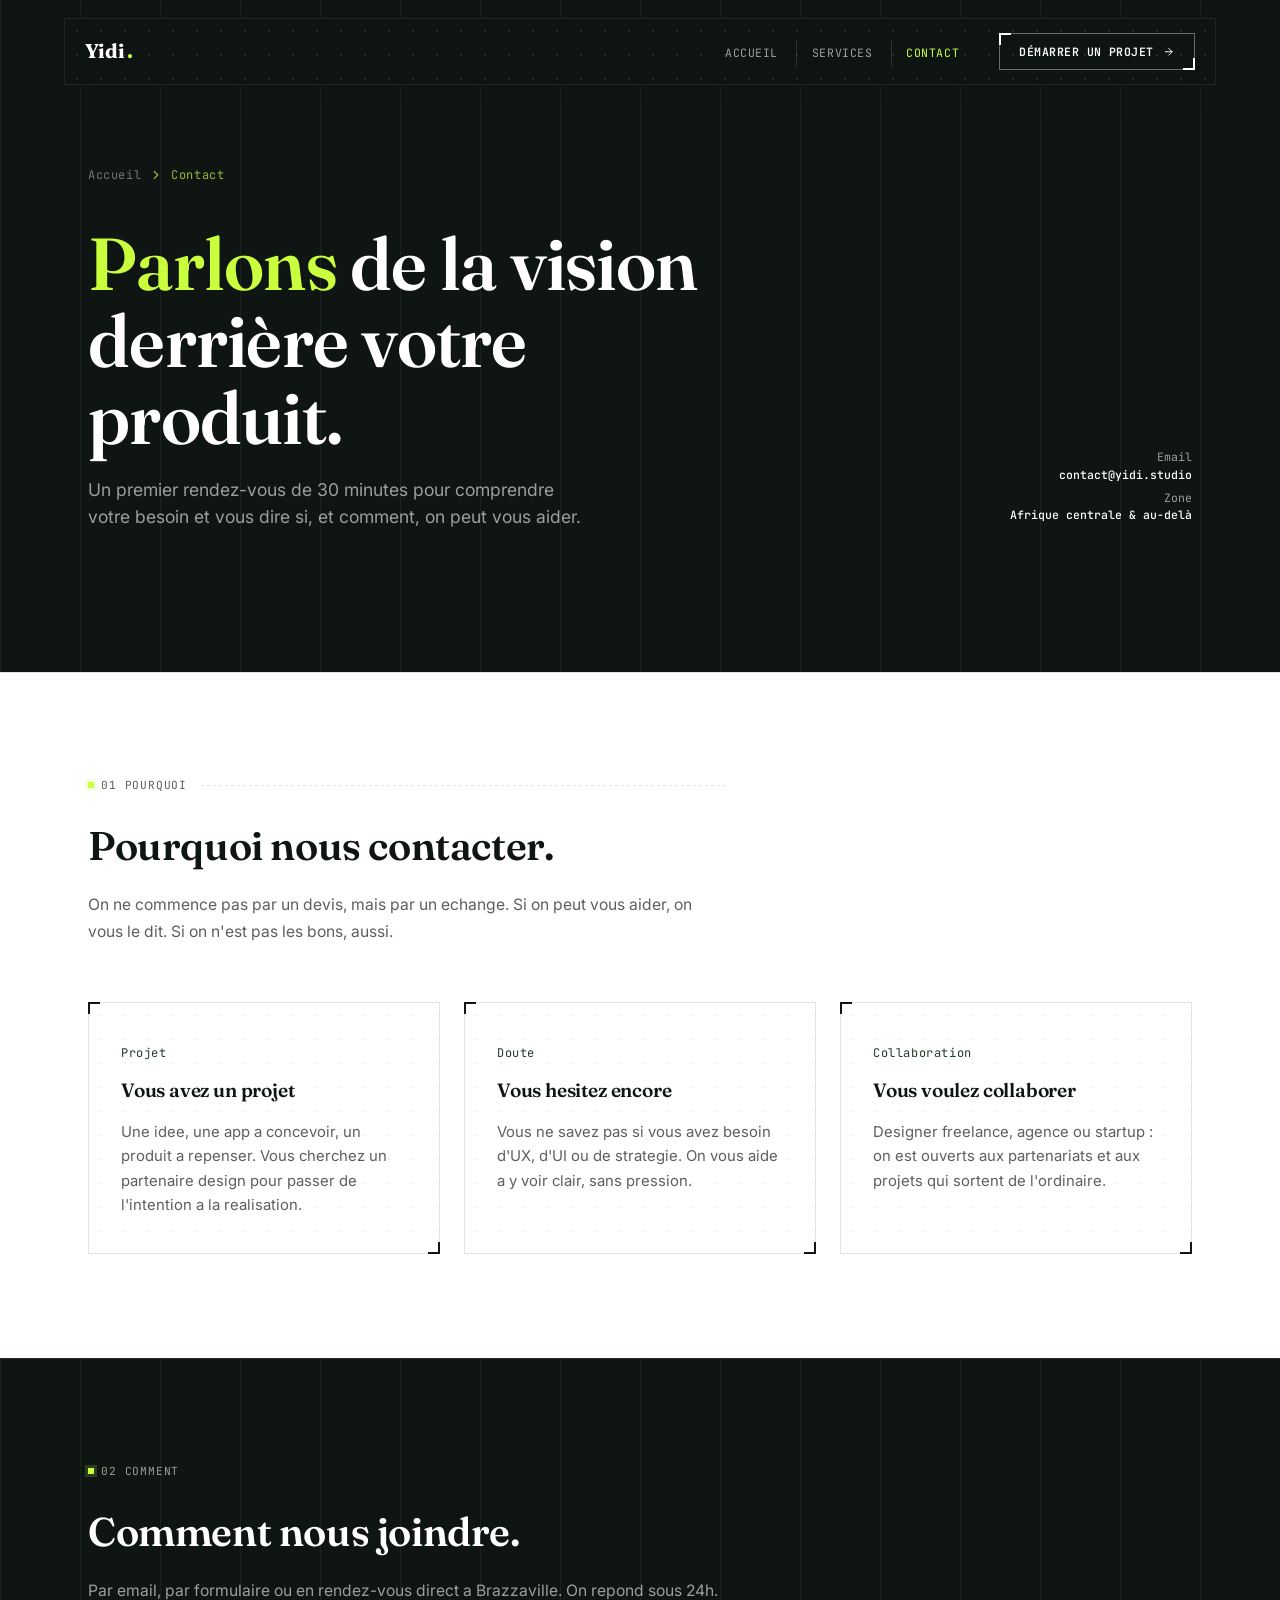
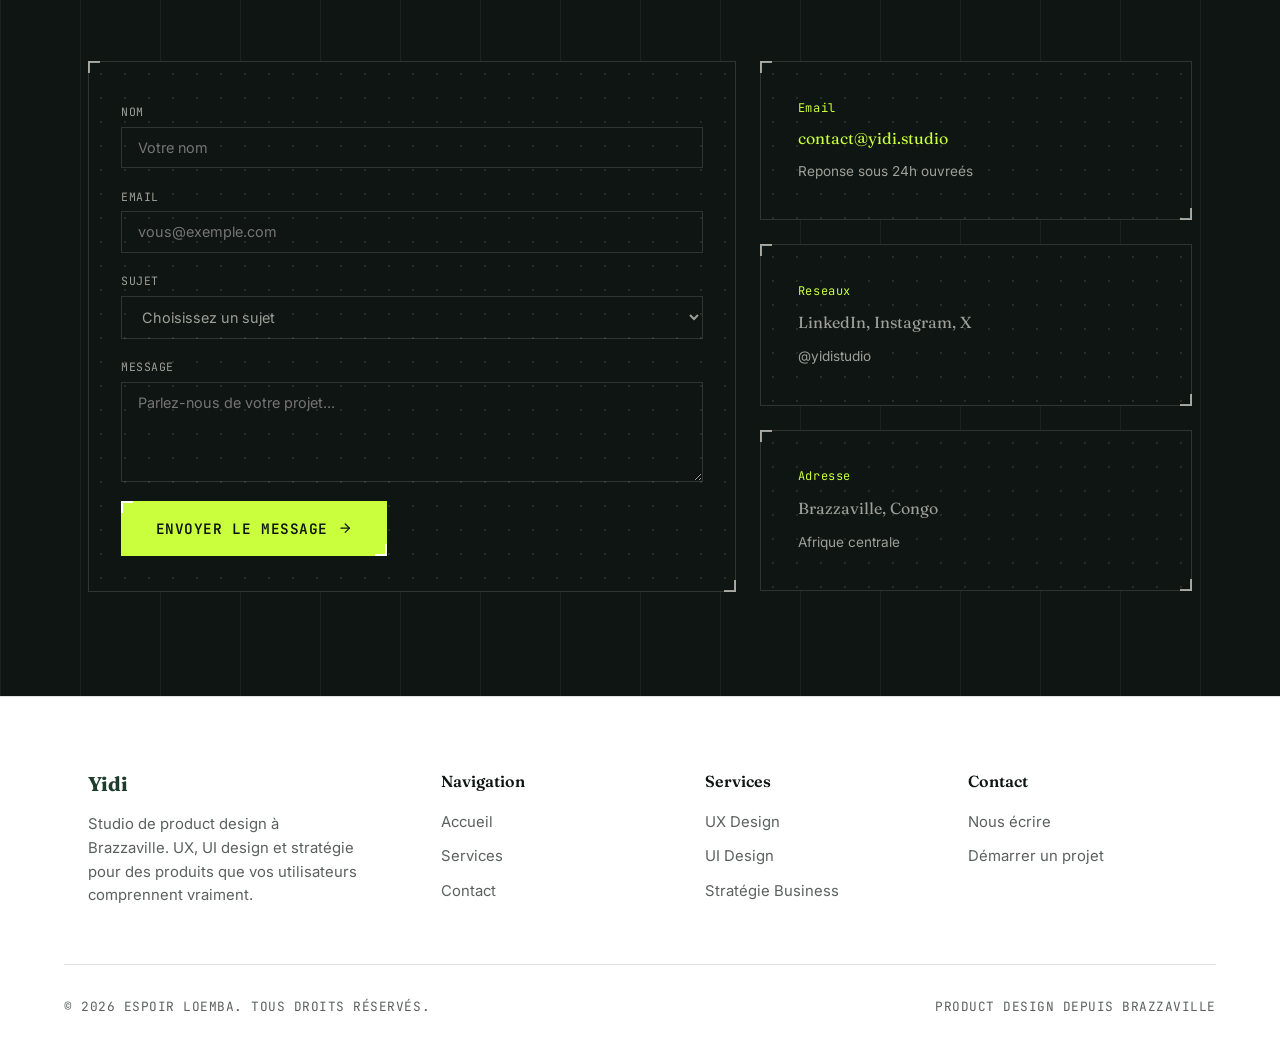
==== contact/index.html @ c4a5f934 "refactor: remove unused classes, extract card--dark, unify titles, consolidate hover" ====
<!DOCTYPE html>
<html lang="fr">

<head>
    <meta charset="UTF-8">
    <meta name="viewport" content="width=device-width, initial-scale=1.0">
    <title>Contact | Yidi Studio de Product Design</title>
    <meta name="description" content="Contactez Yidi Studio à Brazzaville pour vos projets de design produit, UI/UX et design system.">
    <link rel="preconnect" href="https://fonts.googleapis.com">
    <link rel="preconnect" href="https://fonts.gstatic.com" crossorigin>
    <link href="https://fonts.googleapis.com/css2?family=Fraunces:opsz,wght@9..144,400;9..144,500;9..144,600;9..144,700&family=Inter:wght@400;500;600;700&family=JetBrains+Mono:wght@400;500;600&display=swap" rel="stylesheet">
    <link rel="stylesheet" href="../assets/css/style.css">
</head>

<body>

    <header class="header">
        <div class="header__inner">
            <a href="../" class="logo">Yidi<span>.</span></a>
            <a href="#nav" class="nav-burger" aria-label="Menu">
                <span></span><span></span><span></span>
            </a>
            <a href="#" class="nav-close" aria-label="Fermer">
                <svg width="20" height="20" viewBox="0 0 24 24" fill="none" stroke="currentColor" stroke-width="2" stroke-linecap="round">
                    <path d="M18 6L6 18M6 6l12 12" />
                </svg>
            </a>
            <nav id="nav" class="nav" aria-label="Navigation principale">
                <ul class="nav__list">
                    <li><a href="../">Accueil</a></li>
                    <li><a href="../services">Services</a></li>
                    <li><a href="../contact" aria-current="page">Contact</a></li>
                </ul>
                <a href="../contact" class="btn btn--ghost btn--sm frame">Démarrer un projet<span class="btn__arrow"><svg xmlns="http://www.w3.org/2000/svg" width="16" height="16" viewBox="0 0 24 24" fill="none" stroke="currentColor" stroke-width="2" stroke-linecap="round" stroke-linejoin="round"><path d="M5 12h14"/><path d="m12 5 7 7-7 7"/></svg></span></a>
            </nav>
        </div>
    </header>

    <main>
        <section class="herosection herosection--sm">
            <div class="hero__inner">
                <div class="hero__grid">
                    <div class="hero__copy">
                        <span class="hero__crumb"><a href="../">Accueil</a><svg width="14" height="14" viewBox="0 0 24 24" fill="none" stroke="currentColor" stroke-width="2" stroke-linecap="round" stroke-linejoin="round"><path d="M9 18l6-6-6-6"/></svg><span>Contact</span></span>
                        <h1><span class="hero__hl">Parlons</span> de la vision derrière votre produit.</h1>
                        <p class="lead">Un premier rendez-vous de 30 minutes pour comprendre votre besoin et vous dire si, et comment, on peut vous aider.</p>
                    </div>
                    <div class="hero__meta">
                        <span>Email<br><strong>contact@yidi.studio</strong></span>
                        <span>Zone<br><strong>Afrique centrale &amp; au‑delà</strong></span>
                    </div>
                </div>
            </div>
        </section>

        <section class="section" id="pourquoi">
            <div class="container">
                <header class="section__head">
                    <div class="eyebrow">
                        <span class="tag tag--signal">01 Pourquoi</span>
                        <span class="rule"></span>
                    </div>
                    <h2 class="section__title">Pourquoi nous contacter.</h2>
                    <p class="section__desc">On ne commence pas par un devis, mais par un echange. Si on peut vous aider, on vous le dit. Si on n'est pas les bons, aussi.</p>
                </header>
                <div class="methodology__grid">
                    <article class="card frame methodology__card">
                        <span class="methodology__num">Projet</span>
                        <h3>Vous avez un projet</h3>
                        <p>Une idee, une app a concevoir, un produit a repenser. Vous cherchez un partenaire design pour passer de l'intention a la realisation.</p>
                    </article>
                    <article class="card frame methodology__card">
                        <span class="methodology__num">Doute</span>
                        <h3>Vous hesitez encore</h3>
                        <p>Vous ne savez pas si vous avez besoin d'UX, d'UI ou de strategie. On vous aide a y voir clair, sans pression.</p>
                    </article>
                    <article class="card frame methodology__card">
                        <span class="methodology__num">Collaboration</span>
                        <h3>Vous voulez collaborer</h3>
                        <p>Designer freelance, agence ou startup : on est ouverts aux partenariats et aux projets qui sortent de l'ordinaire.</p>
                    </article>
                </div>
            </div>
        </section>

        <section class="section section--services" id="comment">
            <div class="container">
                <header class="section__head">
                    <div class="eyebrow">
                        <span class="tag tag--signal">02 Comment</span>
                        <span class="rule"></span>
                    </div>
                    <h2 class="section__title">Comment nous joindre.</h2>
                    <p class="section__desc">Par email, par formulaire ou en rendez-vous direct a Brazzaville. On repond sous 24h.</p>
                </header>
                <div class="contact__grid">
                    <form class="card card--dark frame service__card" action="#" method="POST" style="gap: 1.2rem;">
                        <div class="form__group">
                            <label for="nom" class="form__label">Nom</label>
                            <input type="text" id="nom" name="nom" placeholder="Votre nom" required class="form__input">
                        </div>
                        <div class="form__group">
                            <label for="email" class="form__label">Email</label>
                            <input type="email" id="email" name="email" placeholder="vous@exemple.com" required class="form__input">
                        </div>
                        <div class="form__group">
                            <label for="sujet" class="form__label">Sujet</label>
                            <select id="sujet" name="sujet" required class="form__select">
                                <option value="" disabled selected>Choisissez un sujet</option>
                                <option value="UX Design">UX Design</option>
                                <option value="UI Design">UI Design</option>
                                <option value="Strategie Business">Strategie Business</option>
                                <option value="Partenariat">Partenariat</option>
                                <option value="Autre">Autre</option>
                            </select>
                        </div>
                        <div class="form__group">
                            <label for="message" class="form__label">Message</label>
                            <textarea id="message" name="message" class="form__textarea" placeholder="Parlez-nous de votre projet..." required></textarea>
                        </div>
                        <button type="submit" class="btn btn--lg frame" style="align-self: flex-start;">Envoyer le message<span class="btn__arrow"><svg xmlns="http://www.w3.org/2000/svg" width="16" height="16" viewBox="0 0 24 24" fill="none" stroke="currentColor" stroke-width="2" stroke-linecap="round" stroke-linejoin="round"><path d="M5 12h14"/><path d="m12 5 7 7-7 7"/></svg></span></button>
                    </form>
                    <aside class="contact__aside">
                        <div class="card card--dark frame service__card">
                            <span class="service__num">Email</span>
                            <a href="mailto:contact@yidi.studio">contact@yidi.studio</a>
                            <p>Reponse sous 24h ouvreés</p>
                        </div>
                        <div class="card card--dark frame service__card">
                            <span class="service__num">Reseaux</span>
                            <p style="color: var(--paper); font-size: 1rem; font-family: var(--font-display);">LinkedIn, Instagram, X</p>
                            <p>@yidistudio</p>
                        </div>
                        <div class="card card--dark frame service__card">
                            <span class="service__num">Adresse</span>
                            <p style="color: var(--paper); font-size: 1rem; font-family: var(--font-display);">Brazzaville, Congo</p>
                            <p>Afrique centrale</p>
                        </div>
                    </aside>
                </div>
            </div>
        </section>


    </main>

    <footer class="footer">
        <div class="container footer__grid">
            <div class="footer__brand">
                <a href="../" class="logo"><span>Yidi</span></a>
                <p>Studio de product design à Brazzaville. UX, UI design et stratégie pour des produits que vos utilisateurs comprennent vraiment.</p>
            </div>
            <div class="footer__col">
                <h4 class="footer__heading">Navigation</h4>
                <ul class="footer__list">
                    <li><a href="../">Accueil</a></li>
                    <li><a href="../services">Services</a></li>
                    <li><a href="../contact">Contact</a></li>
                </ul>
            </div>
            <div class="footer__col">
                <h4 class="footer__heading">Services</h4>
                <ul class="footer__list">
                    <li><a href="../services">UX Design</a></li>
                    <li><a href="../services">UI Design</a></li>
                    <li><a href="../services">Stratégie Business</a></li>
                </ul>
            </div>
            <div class="footer__col">
                <h4 class="footer__heading">Contact</h4>
                <ul class="footer__list">
                    <li><a href="../contact">Nous écrire</a></li>
                    <li><a href="../contact">Démarrer un projet</a></li>
                </ul>
            </div>
        </div>
        <div class="container footer__bottom">
            <p>&copy; 2026 Espoir LOEMBA. Tous droits réservés.</p>
            <p>Product design depuis Brazzaville</p>
        </div>
    </footer>

</body>

</html>
---- assets/css/style.css ----
@import url('reset.css') layer(reset);
@import url('base.css') layer(base);
@import url('components.css') layer(components);
@import url('layout.css') layer(layout);
@import url('pages.css') layer(layout);
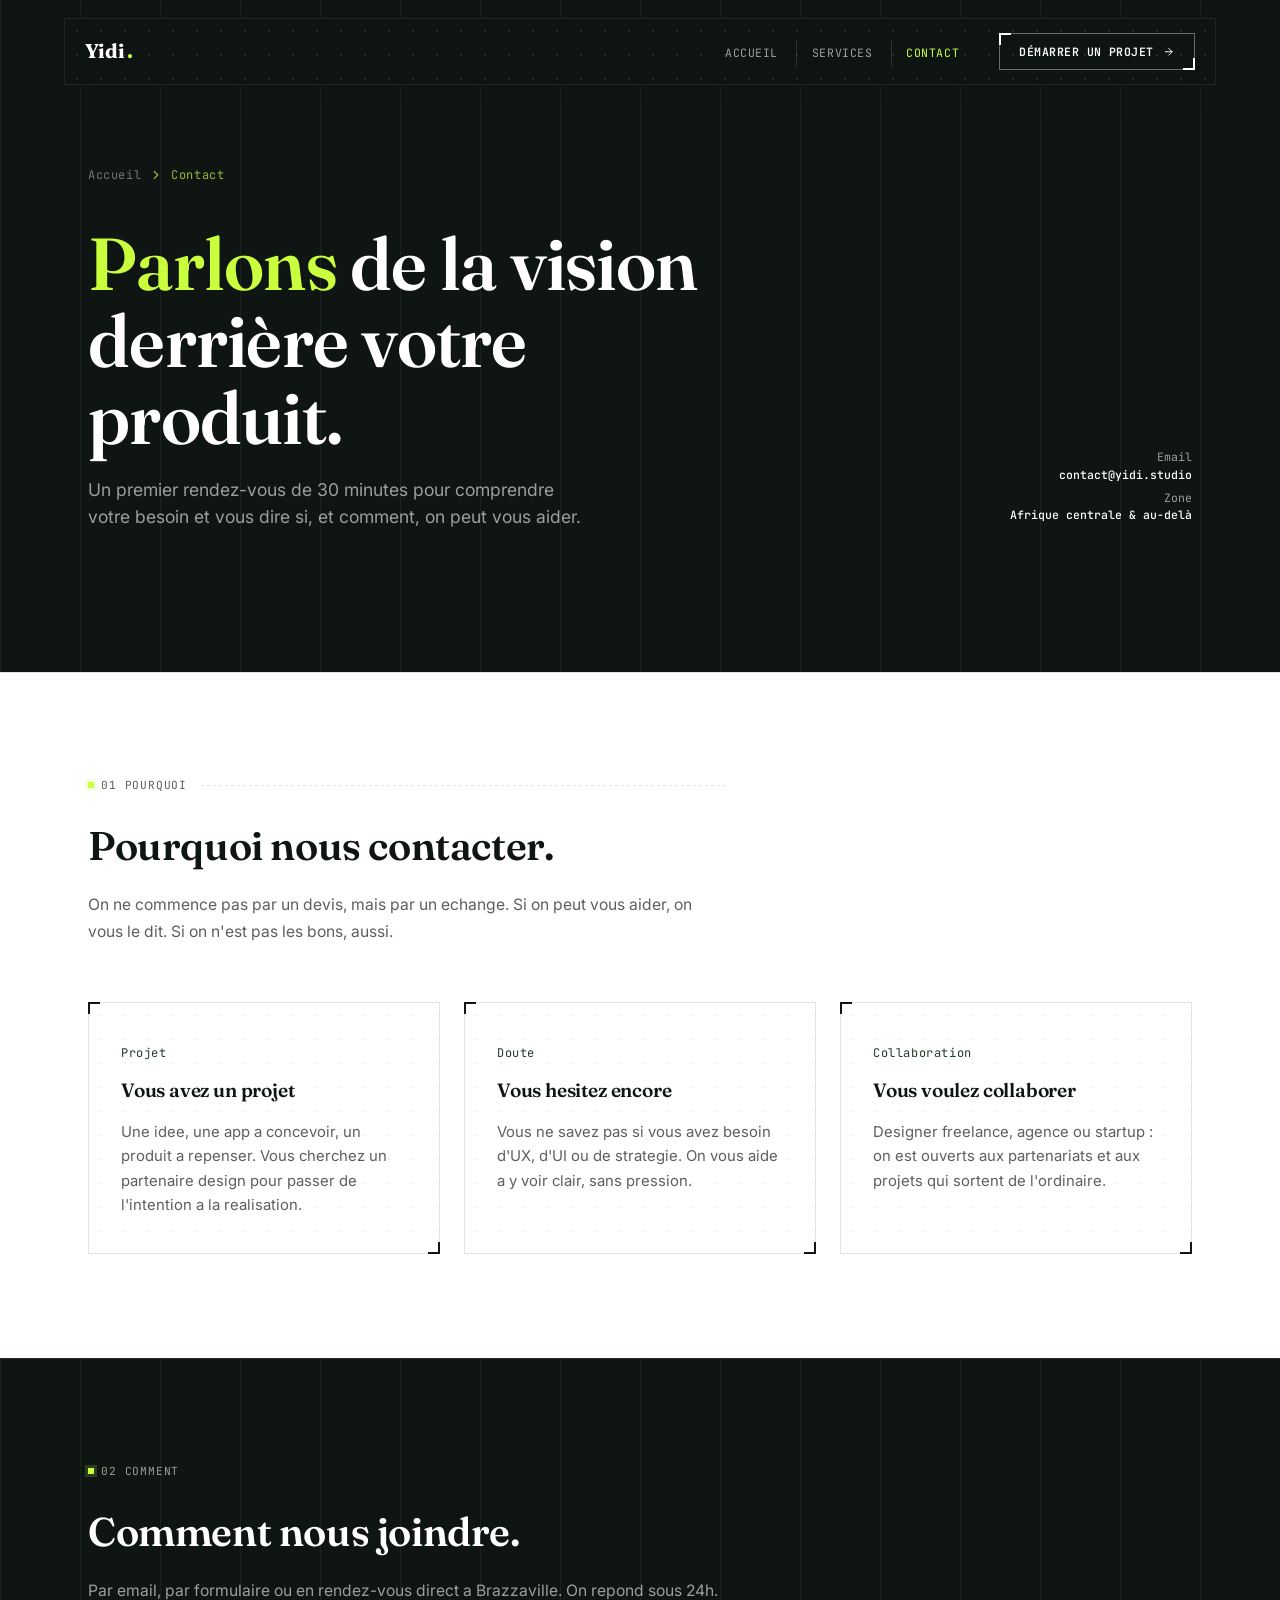
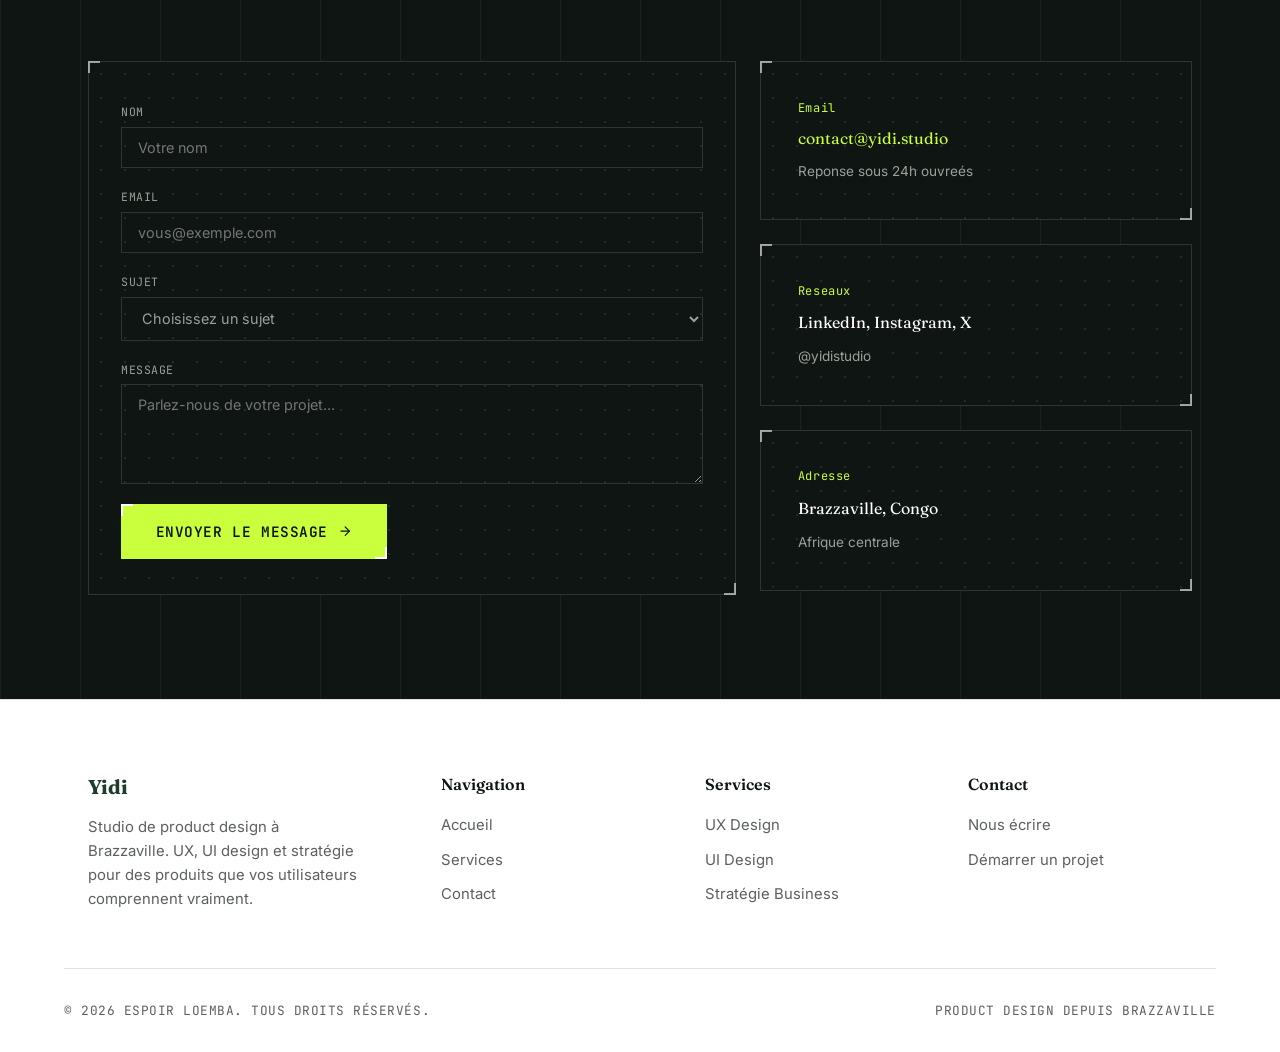
==== commit 081284c3: "feat: add utils.css with typography/layout/spacing utilities, fix old variable names in HTML" ====
--- a/contact/index.html
+++ b/contact/index.html
@@ -94,7 +94,7 @@
                     <p class="section__desc">Par email, par formulaire ou en rendez-vous direct a Brazzaville. On repond sous 24h.</p>
                 </header>
                 <div class="contact__grid">
-                    <form class="card card--dark frame service__card" action="#" method="POST" style="gap: 1.2rem;">
+                    <form class="card card--dark frame service__card gap-5" action="#" method="POST">
                         <div class="form__group">
                             <label for="nom" class="form__label">Nom</label>
                             <input type="text" id="nom" name="nom" placeholder="Votre nom" required class="form__input">
@@ -118,7 +118,7 @@
                             <label for="message" class="form__label">Message</label>
                             <textarea id="message" name="message" class="form__textarea" placeholder="Parlez-nous de votre projet..." required></textarea>
                         </div>
-                        <button type="submit" class="btn btn--lg frame" style="align-self: flex-start;">Envoyer le message<span class="btn__arrow"><svg xmlns="http://www.w3.org/2000/svg" width="16" height="16" viewBox="0 0 24 24" fill="none" stroke="currentColor" stroke-width="2" stroke-linecap="round" stroke-linejoin="round"><path d="M5 12h14"/><path d="m12 5 7 7-7 7"/></svg></span></button>
+                        <button type="submit" class="btn btn--lg frame self-start">Envoyer le message<span class="btn__arrow"><svg xmlns="http://www.w3.org/2000/svg" width="16" height="16" viewBox="0 0 24 24" fill="none" stroke="currentColor" stroke-width="2" stroke-linecap="round" stroke-linejoin="round"><path d="M5 12h14"/><path d="m12 5 7 7-7 7"/></svg></span></button>
                     </form>
                     <aside class="contact__aside">
                         <div class="card card--dark frame service__card">
@@ -128,12 +128,12 @@
                         </div>
                         <div class="card card--dark frame service__card">
                             <span class="service__num">Reseaux</span>
-                            <p style="color: var(--paper); font-size: 1rem; font-family: var(--font-display);">LinkedIn, Instagram, X</p>
+                            <p style="color: var(--background); font-size: 1rem; font-family: var(--font-display);">LinkedIn, Instagram, X</p>
                             <p>@yidistudio</p>
                         </div>
                         <div class="card card--dark frame service__card">
                             <span class="service__num">Adresse</span>
-                            <p style="color: var(--paper); font-size: 1rem; font-family: var(--font-display);">Brazzaville, Congo</p>
+                            <p style="color: var(--background); font-size: 1rem; font-family: var(--font-display);">Brazzaville, Congo</p>
                             <p>Afrique centrale</p>
                         </div>
                     </aside>
--- a/assets/css/style.css
+++ b/assets/css/style.css
@@ -3,3 +3,4 @@
 @import url('components.css') layer(components);
 @import url('layout.css') layer(layout);
 @import url('pages.css') layer(layout);
+@import url('utils.css') layer(utilities);
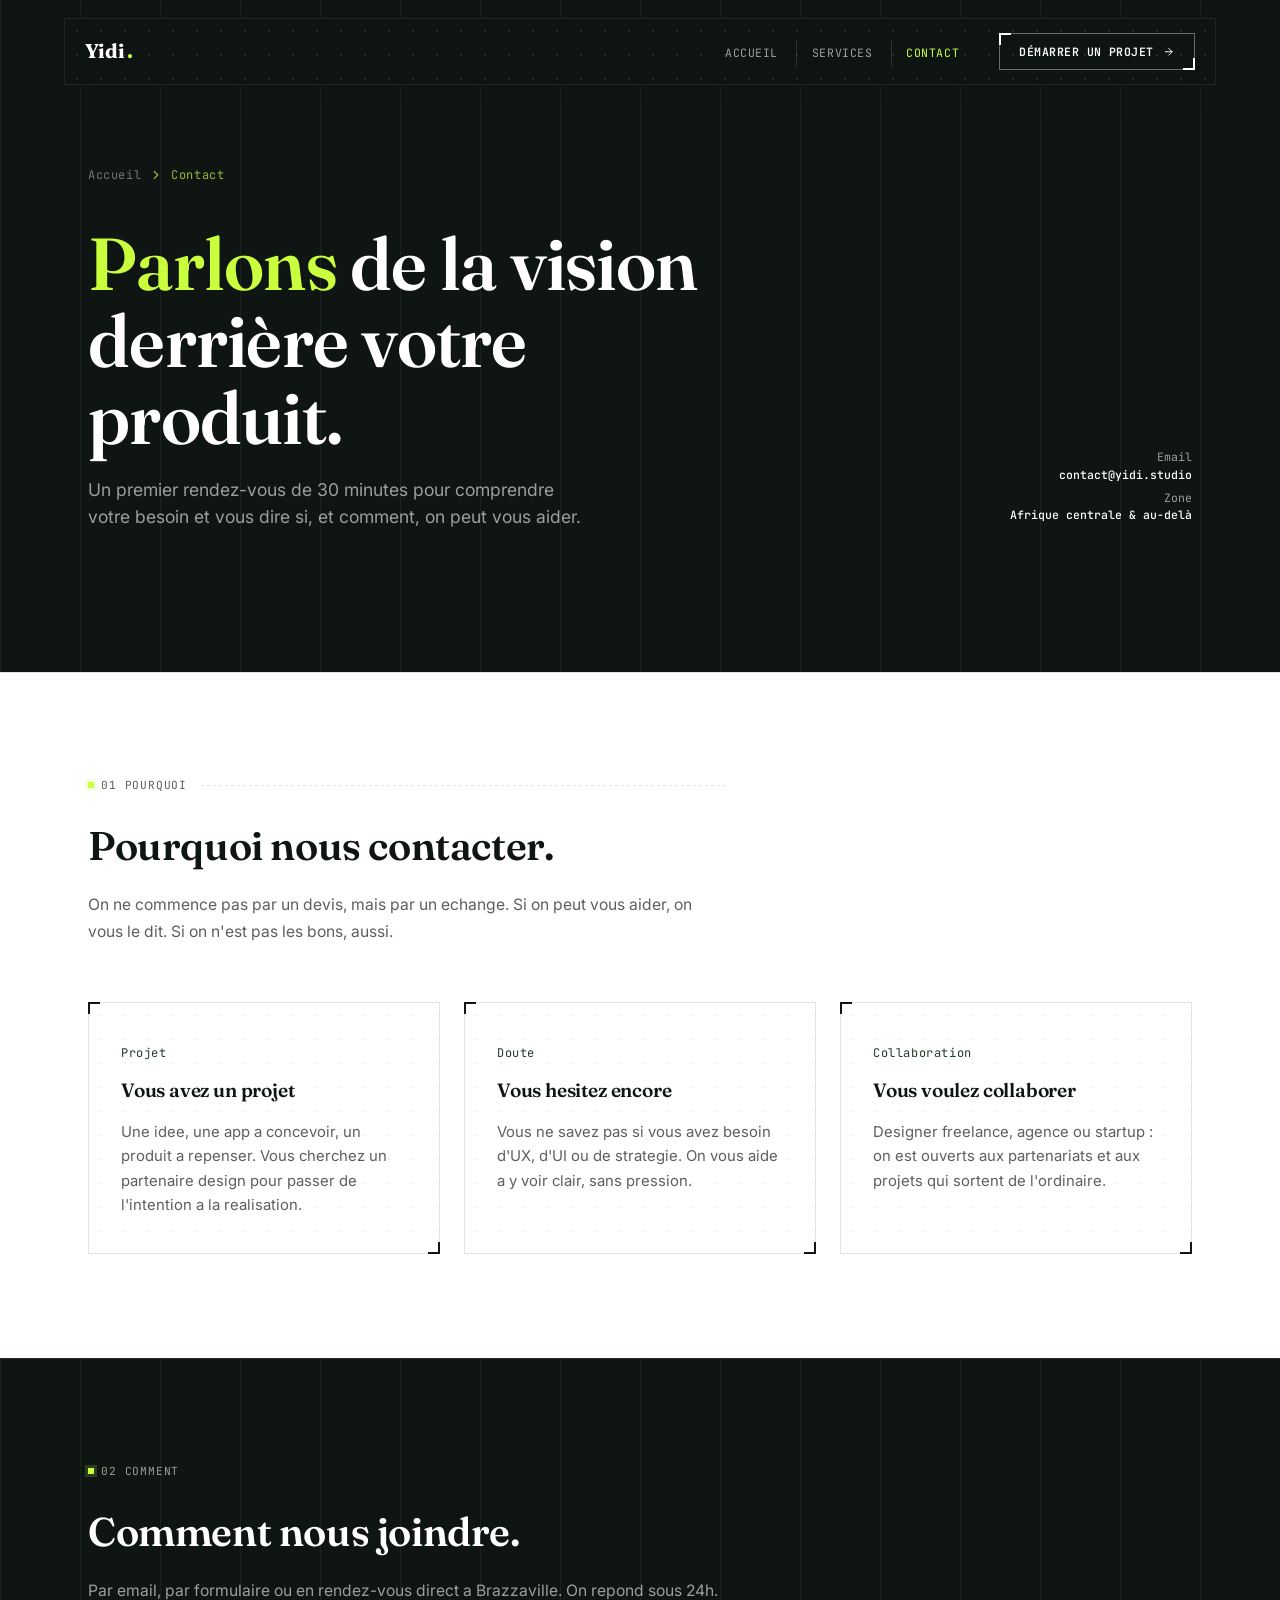
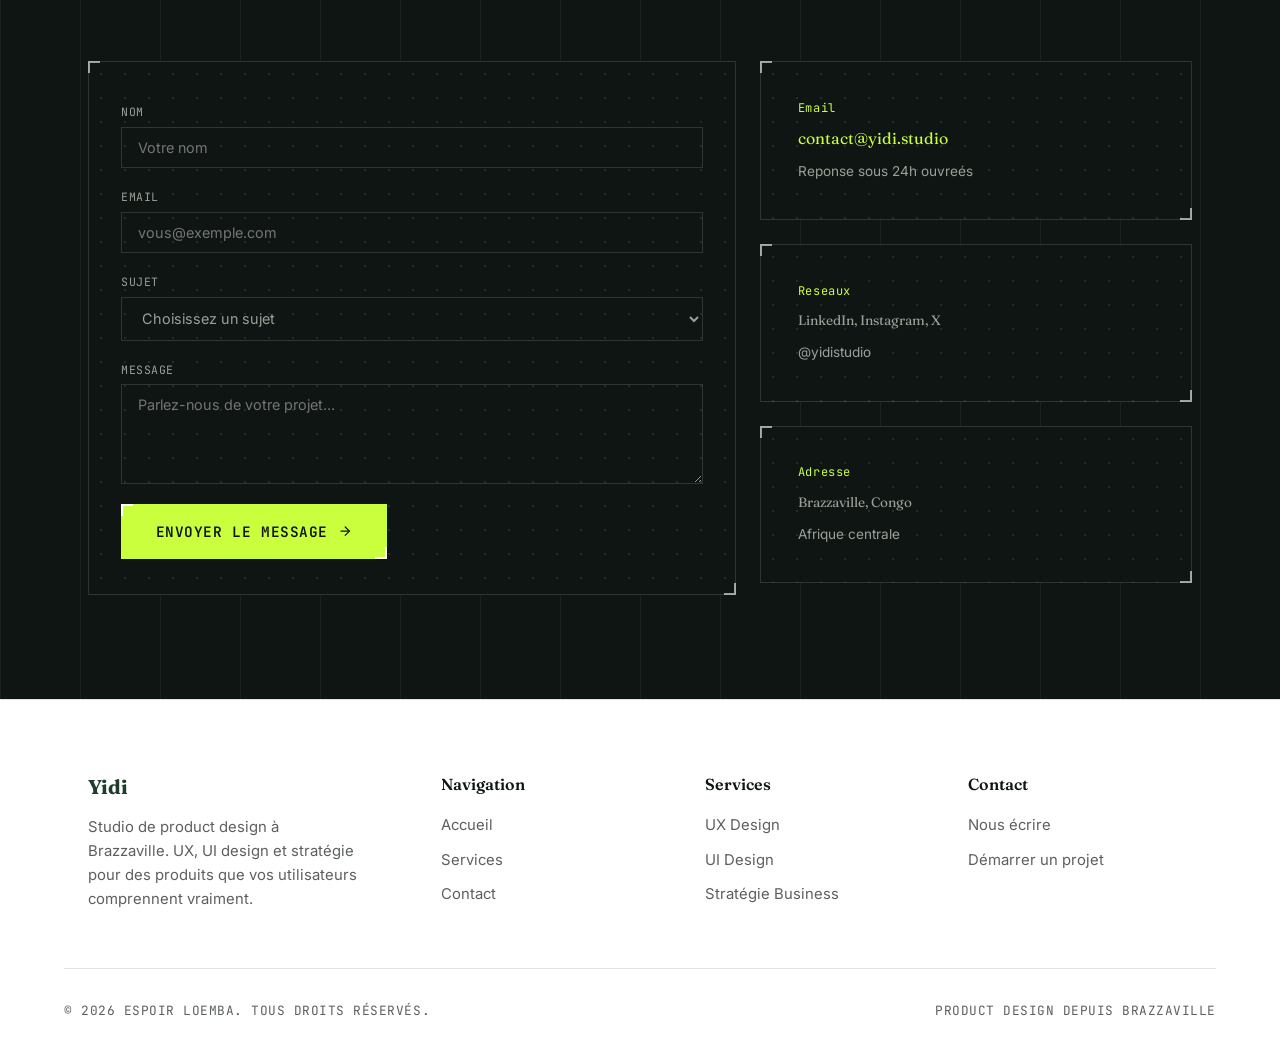
==== commit c0c65b10: "refactor: remove all inline style attributes (partner logos, contact info)" ====
--- a/contact/index.html
+++ b/contact/index.html
@@ -15,7 +15,7 @@
 <body>
 
     <header class="header">
-        <div class="header__inner">
+        <div class="header-inner">
             <a href="../" class="logo">Yidi<span>.</span></a>
             <a href="#nav" class="nav-burger" aria-label="Menu">
                 <span></span><span></span><span></span>
@@ -26,26 +26,26 @@
                 </svg>
             </a>
             <nav id="nav" class="nav" aria-label="Navigation principale">
-                <ul class="nav__list">
+                <ul class="nav-list">
                     <li><a href="../">Accueil</a></li>
                     <li><a href="../services">Services</a></li>
                     <li><a href="../contact" aria-current="page">Contact</a></li>
                 </ul>
-                <a href="../contact" class="btn btn--ghost btn--sm frame">Démarrer un projet<span class="btn__arrow"><svg xmlns="http://www.w3.org/2000/svg" width="16" height="16" viewBox="0 0 24 24" fill="none" stroke="currentColor" stroke-width="2" stroke-linecap="round" stroke-linejoin="round"><path d="M5 12h14"/><path d="m12 5 7 7-7 7"/></svg></span></a>
+                <a href="../contact" class="btn btn-ghost btn-sm frame">Démarrer un projet<span class="btn-arrow"><svg xmlns="http://www.w3.org/2000/svg" width="16" height="16" viewBox="0 0 24 24" fill="none" stroke="currentColor" stroke-width="2" stroke-linecap="round" stroke-linejoin="round"><path d="M5 12h14"/><path d="m12 5 7 7-7 7"/></svg></span></a>
             </nav>
         </div>
     </header>
 
     <main>
-        <section class="herosection herosection--sm">
-            <div class="hero__inner">
-                <div class="hero__grid">
-                    <div class="hero__copy">
-                        <span class="hero__crumb"><a href="../">Accueil</a><svg width="14" height="14" viewBox="0 0 24 24" fill="none" stroke="currentColor" stroke-width="2" stroke-linecap="round" stroke-linejoin="round"><path d="M9 18l6-6-6-6"/></svg><span>Contact</span></span>
-                        <h1><span class="hero__hl">Parlons</span> de la vision derrière votre produit.</h1>
+        <section class="herosection herosection-sm">
+            <div class="hero-inner">
+                <div class="hero-grid">
+                    <div class="hero-copy flex-col">
+                        <span class="hero-crumb"><a href="../">Accueil</a><svg width="14" height="14" viewBox="0 0 24 24" fill="none" stroke="currentColor" stroke-width="2" stroke-linecap="round" stroke-linejoin="round"><path d="M9 18l6-6-6-6"/></svg><span>Contact</span></span>
+                        <h1><span class="hero-hl">Parlons</span> de la vision derrière votre produit.</h1>
                         <p class="lead">Un premier rendez-vous de 30 minutes pour comprendre votre besoin et vous dire si, et comment, on peut vous aider.</p>
                     </div>
-                    <div class="hero__meta">
+                    <div class="hero-meta flex-col">
                         <span>Email<br><strong>contact@yidi.studio</strong></span>
                         <span>Zone<br><strong>Afrique centrale &amp; au‑delà</strong></span>
                     </div>
@@ -55,27 +55,27 @@
 
         <section class="section" id="pourquoi">
             <div class="container">
-                <header class="section__head">
+                <header class="section-head">
                     <div class="eyebrow">
-                        <span class="tag tag--signal">01 Pourquoi</span>
+                        <span class="tag tag-signal">01 Pourquoi</span>
                         <span class="rule"></span>
                     </div>
-                    <h2 class="section__title">Pourquoi nous contacter.</h2>
-                    <p class="section__desc">On ne commence pas par un devis, mais par un echange. Si on peut vous aider, on vous le dit. Si on n'est pas les bons, aussi.</p>
+                    <h2 class="section-title">Pourquoi nous contacter.</h2>
+                    <p class="section-desc">On ne commence pas par un devis, mais par un echange. Si on peut vous aider, on vous le dit. Si on n'est pas les bons, aussi.</p>
                 </header>
-                <div class="methodology__grid">
-                    <article class="card frame methodology__card">
-                        <span class="methodology__num">Projet</span>
+                <div class="methodology-grid">
+                    <article class="card flex-col frame methodology-card">
+                        <span class="methodology-num">Projet</span>
                         <h3>Vous avez un projet</h3>
                         <p>Une idee, une app a concevoir, un produit a repenser. Vous cherchez un partenaire design pour passer de l'intention a la realisation.</p>
                     </article>
-                    <article class="card frame methodology__card">
-                        <span class="methodology__num">Doute</span>
+                    <article class="card flex-col frame methodology-card">
+                        <span class="methodology-num">Doute</span>
                         <h3>Vous hesitez encore</h3>
                         <p>Vous ne savez pas si vous avez besoin d'UX, d'UI ou de strategie. On vous aide a y voir clair, sans pression.</p>
                     </article>
-                    <article class="card frame methodology__card">
-                        <span class="methodology__num">Collaboration</span>
+                    <article class="card flex-col frame methodology-card">
+                        <span class="methodology-num">Collaboration</span>
                         <h3>Vous voulez collaborer</h3>
                         <p>Designer freelance, agence ou startup : on est ouverts aux partenariats et aux projets qui sortent de l'ordinaire.</p>
                     </article>
@@ -83,29 +83,29 @@
             </div>
         </section>
 
-        <section class="section section--services" id="comment">
+        <section class="section section-services" id="comment">
             <div class="container">
-                <header class="section__head">
+                <header class="section-head">
                     <div class="eyebrow">
-                        <span class="tag tag--signal">02 Comment</span>
+                        <span class="tag tag-signal">02 Comment</span>
                         <span class="rule"></span>
                     </div>
-                    <h2 class="section__title">Comment nous joindre.</h2>
-                    <p class="section__desc">Par email, par formulaire ou en rendez-vous direct a Brazzaville. On repond sous 24h.</p>
+                    <h2 class="section-title">Comment nous joindre.</h2>
+                    <p class="section-desc">Par email, par formulaire ou en rendez-vous direct a Brazzaville. On repond sous 24h.</p>
                 </header>
-                <div class="contact__grid">
-                    <form class="card card--dark frame service__card gap-5" action="#" method="POST">
-                        <div class="form__group">
-                            <label for="nom" class="form__label">Nom</label>
-                            <input type="text" id="nom" name="nom" placeholder="Votre nom" required class="form__input">
+                <div class="contact-grid">
+                    <form class="card flex-col dark frame service-card gap-5" action="#" method="POST">
+                        <div class="form-group flex-col">
+                            <label for="nom" class="form-label">Nom</label>
+                            <input type="text" id="nom" name="nom" placeholder="Votre nom" required class="form-input">
                         </div>
-                        <div class="form__group">
-                            <label for="email" class="form__label">Email</label>
-                            <input type="email" id="email" name="email" placeholder="vous@exemple.com" required class="form__input">
+                        <div class="form-group flex-col">
+                            <label for="email" class="form-label">Email</label>
+                            <input type="email" id="email" name="email" placeholder="vous@exemple.com" required class="form-input">
                         </div>
-                        <div class="form__group">
-                            <label for="sujet" class="form__label">Sujet</label>
-                            <select id="sujet" name="sujet" required class="form__select">
+                        <div class="form-group flex-col">
+                            <label for="sujet" class="form-label">Sujet</label>
+                            <select id="sujet" name="sujet" required class="form-select">
                                 <option value="" disabled selected>Choisissez un sujet</option>
                                 <option value="UX Design">UX Design</option>
                                 <option value="UI Design">UI Design</option>
@@ -114,26 +114,26 @@
                                 <option value="Autre">Autre</option>
                             </select>
                         </div>
-                        <div class="form__group">
-                            <label for="message" class="form__label">Message</label>
-                            <textarea id="message" name="message" class="form__textarea" placeholder="Parlez-nous de votre projet..." required></textarea>
+                        <div class="form-group flex-col">
+                            <label for="message" class="form-label">Message</label>
+                            <textarea id="message" name="message" class="form-textarea" placeholder="Parlez-nous de votre projet..." required></textarea>
                         </div>
-                        <button type="submit" class="btn btn--lg frame self-start">Envoyer le message<span class="btn__arrow"><svg xmlns="http://www.w3.org/2000/svg" width="16" height="16" viewBox="0 0 24 24" fill="none" stroke="currentColor" stroke-width="2" stroke-linecap="round" stroke-linejoin="round"><path d="M5 12h14"/><path d="m12 5 7 7-7 7"/></svg></span></button>
+                        <button type="submit" class="btn btn-lg frame self-start">Envoyer le message<span class="btn-arrow"><svg xmlns="http://www.w3.org/2000/svg" width="16" height="16" viewBox="0 0 24 24" fill="none" stroke="currentColor" stroke-width="2" stroke-linecap="round" stroke-linejoin="round"><path d="M5 12h14"/><path d="m12 5 7 7-7 7"/></svg></span></button>
                     </form>
-                    <aside class="contact__aside">
-                        <div class="card card--dark frame service__card">
-                            <span class="service__num">Email</span>
+                    <aside class="contact-aside flex-col">
+                        <div class="card flex-col dark frame service-card">
+                            <span class="service-num">Email</span>
                             <a href="mailto:contact@yidi.studio">contact@yidi.studio</a>
                             <p>Reponse sous 24h ouvreés</p>
                         </div>
-                        <div class="card card--dark frame service__card">
-                            <span class="service__num">Reseaux</span>
-                            <p style="color: var(--background); font-size: 1rem; font-family: var(--font-display);">LinkedIn, Instagram, X</p>
+                        <div class="card flex-col dark frame service-card">
+                            <span class="service-num">Reseaux</span>
+                            <p class="contact-highlight">LinkedIn, Instagram, X</p>
                             <p>@yidistudio</p>
                         </div>
-                        <div class="card card--dark frame service__card">
-                            <span class="service__num">Adresse</span>
-                            <p style="color: var(--background); font-size: 1rem; font-family: var(--font-display);">Brazzaville, Congo</p>
+                        <div class="card flex-col dark frame service-card">
+                            <span class="service-num">Adresse</span>
+                            <p class="contact-highlight">Brazzaville, Congo</p>
                             <p>Afrique centrale</p>
                         </div>
                     </aside>
@@ -145,36 +145,36 @@
     </main>
 
     <footer class="footer">
-        <div class="container footer__grid">
-            <div class="footer__brand">
+        <div class="container footer-grid">
+            <div class="footer-brand flex-col">
                 <a href="../" class="logo"><span>Yidi</span></a>
                 <p>Studio de product design à Brazzaville. UX, UI design et stratégie pour des produits que vos utilisateurs comprennent vraiment.</p>
             </div>
-            <div class="footer__col">
-                <h4 class="footer__heading">Navigation</h4>
-                <ul class="footer__list">
+            <div class="footer-col">
+                <h4 class="footer-heading">Navigation</h4>
+                <ul class="footer-list flex-col">
                     <li><a href="../">Accueil</a></li>
                     <li><a href="../services">Services</a></li>
                     <li><a href="../contact">Contact</a></li>
                 </ul>
             </div>
-            <div class="footer__col">
-                <h4 class="footer__heading">Services</h4>
-                <ul class="footer__list">
+            <div class="footer-col">
+                <h4 class="footer-heading">Services</h4>
+                <ul class="footer-list flex-col">
                     <li><a href="../services">UX Design</a></li>
                     <li><a href="../services">UI Design</a></li>
                     <li><a href="../services">Stratégie Business</a></li>
                 </ul>
             </div>
-            <div class="footer__col">
-                <h4 class="footer__heading">Contact</h4>
-                <ul class="footer__list">
+            <div class="footer-col">
+                <h4 class="footer-heading">Contact</h4>
+                <ul class="footer-list flex-col">
                     <li><a href="../contact">Nous écrire</a></li>
                     <li><a href="../contact">Démarrer un projet</a></li>
                 </ul>
             </div>
         </div>
-        <div class="container footer__bottom">
+        <div class="container footer-bottom flex flex-wrap gap-4 justify-between font-mono text-muted text-uppercase">
             <p>&copy; 2026 Espoir LOEMBA. Tous droits réservés.</p>
             <p>Product design depuis Brazzaville</p>
         </div>
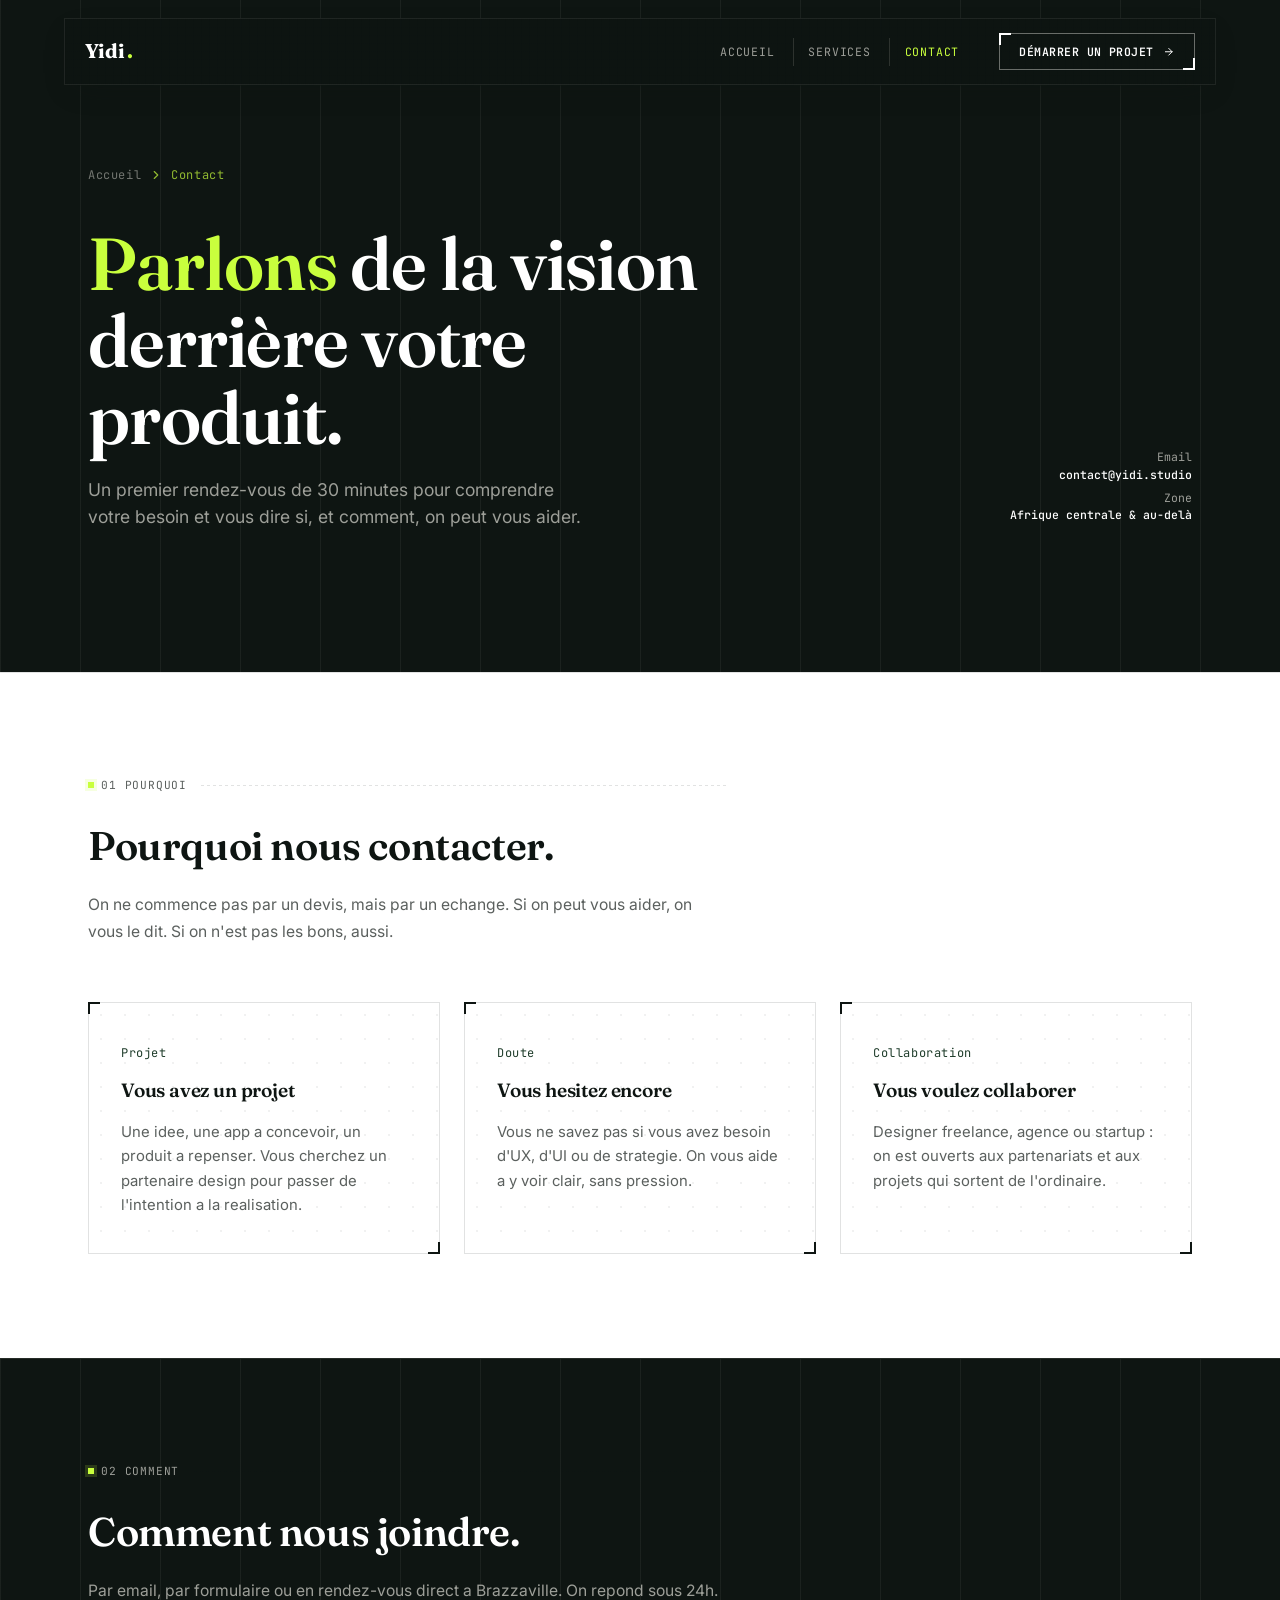
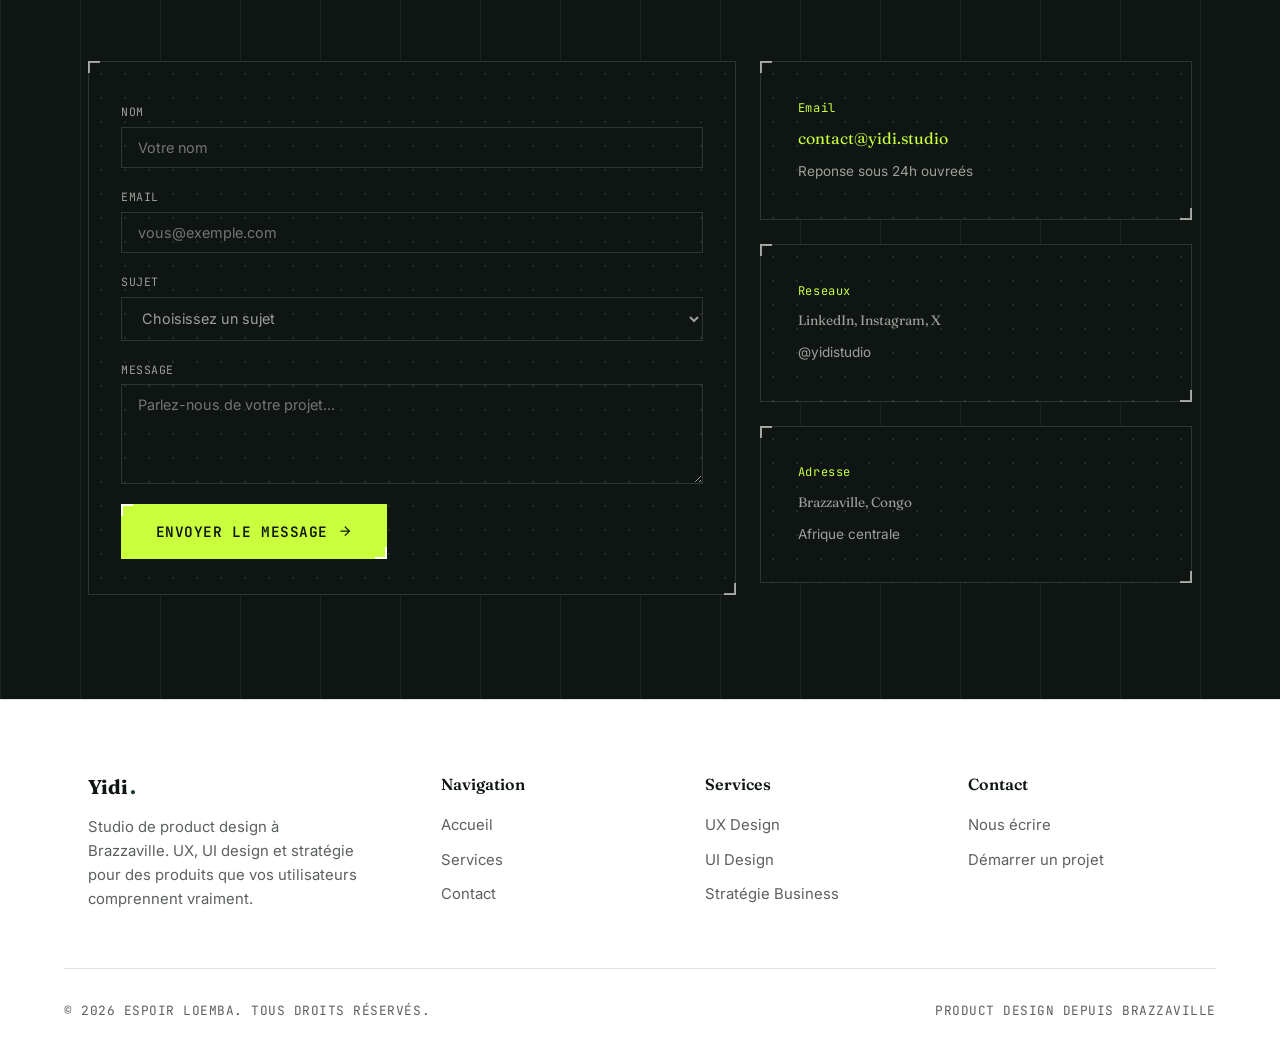
==== commit c769bf11: "refactor CSS modules w/ shadcn-style variables, unify grid patterns, fix BEM naming, rm inline style" ====
--- a/contact/index.html
+++ b/contact/index.html
@@ -14,10 +14,10 @@
 
 <body>
 
-    <header class="header">
-        <div class="header-inner">
+    <header class="header fixed top-0 left-0">
+        <div class="header-inner bg-grid backdrop-blur">
             <a href="../" class="logo">Yidi<span>.</span></a>
-            <a href="#nav" class="nav-burger" aria-label="Menu">
+            <a href="#nav" class="nav-burger cursor-pointer" aria-label="Menu">
                 <span></span><span></span><span></span>
             </a>
             <a href="#" class="nav-close" aria-label="Fermer">
@@ -26,7 +26,7 @@
                 </svg>
             </a>
             <nav id="nav" class="nav" aria-label="Navigation principale">
-                <ul class="nav-list">
+                <ul class="nav-list label-mono">
                     <li><a href="../">Accueil</a></li>
                     <li><a href="../services">Services</a></li>
                     <li><a href="../contact" aria-current="page">Contact</a></li>
@@ -37,7 +37,7 @@
     </header>
 
     <main>
-        <section class="herosection herosection-sm">
+        <section class="herosection herosection-sm overflow-hidden">
             <div class="hero-inner">
                 <div class="hero-grid">
                     <div class="hero-copy flex-col">
@@ -96,16 +96,16 @@
                 <div class="contact-grid">
                     <form class="card flex-col dark frame service-card gap-5" action="#" method="POST">
                         <div class="form-group flex-col">
-                            <label for="nom" class="form-label">Nom</label>
-                            <input type="text" id="nom" name="nom" placeholder="Votre nom" required class="form-input">
+                            <label for="nom" class="form-label label-mono">Nom</label>
+                            <input type="text" id="nom" name="nom" placeholder="Votre nom" required class="form-input text-base">
                         </div>
                         <div class="form-group flex-col">
-                            <label for="email" class="form-label">Email</label>
-                            <input type="email" id="email" name="email" placeholder="vous@exemple.com" required class="form-input">
+                            <label for="email" class="form-label label-mono">Email</label>
+                            <input type="email" id="email" name="email" placeholder="vous@exemple.com" required class="form-input text-base">
                         </div>
                         <div class="form-group flex-col">
-                            <label for="sujet" class="form-label">Sujet</label>
-                            <select id="sujet" name="sujet" required class="form-select">
+                            <label for="sujet" class="form-label label-mono">Sujet</label>
+                            <select id="sujet" name="sujet" required class="form-select text-base">
                                 <option value="" disabled selected>Choisissez un sujet</option>
                                 <option value="UX Design">UX Design</option>
                                 <option value="UI Design">UI Design</option>
@@ -115,10 +115,10 @@
                             </select>
                         </div>
                         <div class="form-group flex-col">
-                            <label for="message" class="form-label">Message</label>
-                            <textarea id="message" name="message" class="form-textarea" placeholder="Parlez-nous de votre projet..." required></textarea>
+                            <label for="message" class="form-label label-mono">Message</label>
+                            <textarea id="message" name="message" class="form-textarea text-base" placeholder="Parlez-nous de votre projet..." required></textarea>
                         </div>
-                        <button type="submit" class="btn btn-lg frame self-start">Envoyer le message<span class="btn-arrow"><svg xmlns="http://www.w3.org/2000/svg" width="16" height="16" viewBox="0 0 24 24" fill="none" stroke="currentColor" stroke-width="2" stroke-linecap="round" stroke-linejoin="round"><path d="M5 12h14"/><path d="m12 5 7 7-7 7"/></svg></span></button>
+                        <button type="submit" class="btn btn-lg text-base frame self-start">Envoyer le message<span class="btn-arrow"><svg xmlns="http://www.w3.org/2000/svg" width="16" height="16" viewBox="0 0 24 24" fill="none" stroke="currentColor" stroke-width="2" stroke-linecap="round" stroke-linejoin="round"><path d="M5 12h14"/><path d="m12 5 7 7-7 7"/></svg></span></button>
                     </form>
                     <aside class="contact-aside flex-col">
                         <div class="card flex-col dark frame service-card">
@@ -147,7 +147,7 @@
     <footer class="footer">
         <div class="container footer-grid">
             <div class="footer-brand flex-col">
-                <a href="../" class="logo"><span>Yidi</span></a>
+                <a href="../" class="logo">Yidi<span>.</span></a>
                 <p>Studio de product design à Brazzaville. UX, UI design et stratégie pour des produits que vos utilisateurs comprennent vraiment.</p>
             </div>
             <div class="footer-col">
@@ -174,7 +174,7 @@
                 </ul>
             </div>
         </div>
-        <div class="container footer-bottom flex flex-wrap gap-4 justify-between font-mono text-muted text-uppercase">
+        <div class="container footer-bottom flex flex-wrap gap-4 justify-between font-mono text-muted uppercase">
             <p>&copy; 2026 Espoir LOEMBA. Tous droits réservés.</p>
             <p>Product design depuis Brazzaville</p>
         </div>
